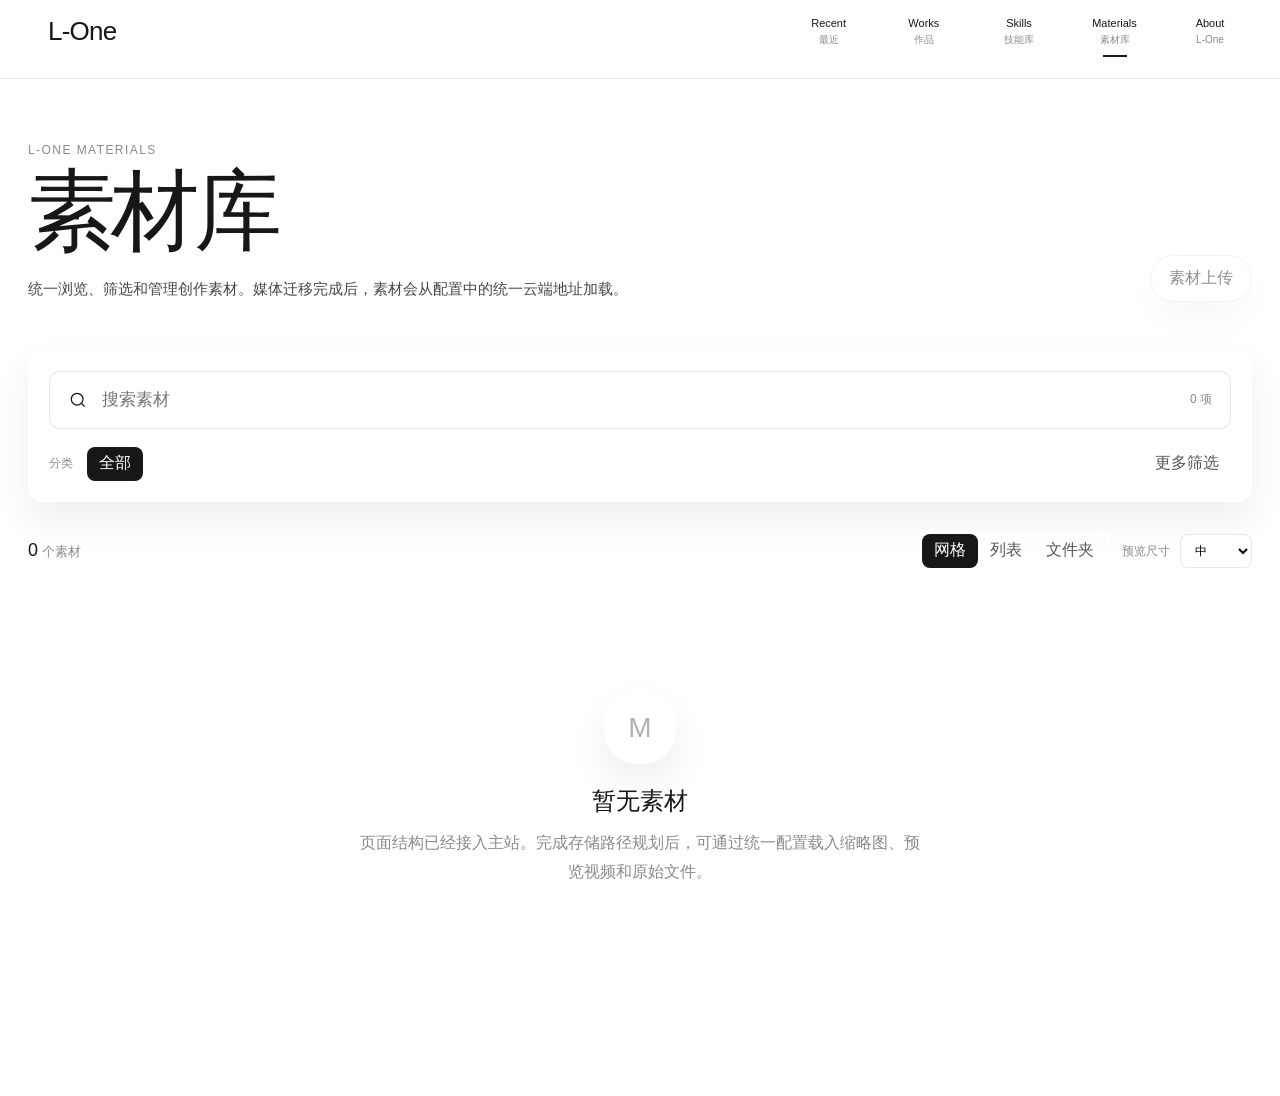
==== materials/index.html @ 096c8a06 "Add materials and motion libraries" ====
<!doctype html>
<html lang="zh-CN">
<head>
  <meta charset="utf-8">
  <meta name="viewport" content="width=device-width, initial-scale=1">
  <meta name="description" content="L-One Materials 素材库，统一浏览、筛选和管理创作素材。">
  <title>L-One Materials｜素材库</title>
  <link rel="stylesheet" href="materials.css?v=20260612-2">
</head>
<body>
  <header class="site-header">
    <div class="header-inner">
      <a class="logo" href="../index.html#home">L-One</a>
      <nav class="site-nav" aria-label="主导航">
        <a href="../index.html#recent"><strong>Recent</strong><span>最近</span></a>
        <a href="../index.html#works"><strong>Works</strong><span>作品</span></a>
        <a href="../index.html#skills"><strong>Skills</strong><span>技能库</span></a>
        <a class="active" href="./"><strong>Materials</strong><span>素材库</span></a>
        <a href="../index.html#about"><strong>About</strong><span>L-One</span></a>
      </nav>
    </div>
  </header>

  <main class="materials-page">
    <section class="materials-hero">
      <div>
        <p class="eyebrow">L-One Materials</p>
        <h1>素材库</h1>
        <p class="intro">统一浏览、筛选和管理创作素材。媒体迁移完成后，素材会从配置中的统一云端地址加载。</p>
      </div>
      <button class="upload-button" type="button" data-upload disabled title="上传后台将在后续阶段接入">素材上传</button>
    </section>

    <section class="materials-controls" aria-label="素材筛选">
      <label class="search-box">
        <svg viewBox="0 0 24 24" aria-hidden="true"><circle cx="11" cy="11" r="7"></circle><path d="m20 20-3.5-3.5"></path></svg>
        <input type="search" placeholder="搜索素材" aria-label="搜索素材" data-search>
        <span class="search-count" data-search-count>0 项</span>
      </label>

      <div class="filter-row">
        <div class="filter-group">
          <span class="filter-label">分类</span>
          <div class="filter-options" data-category-filters>
            <button class="is-active" type="button" data-category="全部">全部</button>
          </div>
        </div>
        <button class="filter-toggle" type="button" data-filter-toggle aria-expanded="false">更多筛选</button>
      </div>

      <div class="filter-drawer" data-filter-drawer hidden>
        <div class="filter-group">
          <span class="filter-label">文件类型</span>
          <div class="filter-options" data-type-filters><span class="filter-empty">等待素材数据</span></div>
        </div>
        <div class="filter-group">
          <span class="filter-label">标签</span>
          <div class="filter-options" data-tag-filters><span class="filter-empty">等待素材数据</span></div>
        </div>
        <button class="clear-filters" type="button" data-clear-filters>清除筛选</button>
      </div>
    </section>

    <section class="materials-toolbar" aria-label="视图设置">
      <p><strong data-visible-count>0</strong> 个素材</p>
      <div class="toolbar-controls">
        <div class="segmented" aria-label="素材视图">
          <button class="is-active" type="button" data-view="grid">网格</button>
          <button type="button" data-view="list">列表</button>
          <button type="button" data-view="folder">文件夹</button>
        </div>
        <label class="size-control">预览尺寸
          <select data-size>
            <option value="small">小</option>
            <option value="medium" selected>中</option>
            <option value="large">大</option>
          </select>
        </label>
      </div>
    </section>

    <section class="asset-stage" aria-live="polite">
      <div class="loading-state" data-loading>正在读取素材清单…</div>
      <div class="asset-collection view-grid size-medium" data-asset-collection hidden></div>
      <div class="empty-state" data-empty hidden>
        <span class="empty-mark" aria-hidden="true">M</span>
        <h2>暂无素材</h2>
        <p>页面结构已经接入主站。完成存储路径规划后，可通过统一配置载入缩略图、预览视频和原始文件。</p>
      </div>
      <div class="error-state" data-error hidden>
        <h2>素材清单读取失败</h2>
        <p data-error-message></p>
        <button type="button" data-retry>重新读取</button>
      </div>
    </section>
  </main>

  <div class="detail-backdrop" data-detail-backdrop hidden>
    <article class="detail-modal" role="dialog" aria-modal="true" aria-labelledby="detail-title">
      <button class="detail-close" type="button" data-detail-close aria-label="关闭">×</button>
      <div class="detail-preview" data-detail-preview></div>
      <div class="detail-info">
        <p class="eyebrow" data-detail-category>Materials</p>
        <h2 id="detail-title" data-detail-title></h2>
        <dl>
          <div><dt>文件类型</dt><dd data-detail-types></dd></div>
          <div><dt>文件路径</dt><dd data-detail-path></dd></div>
        </dl>
        <div class="detail-tags" data-detail-tags></div>
        <a class="download-button" data-detail-download download>下载原始素材</a>
      </div>
    </article>
  </div>

  <script src="materials.js?v=20260612"></script>
</body>
</html>
---- materials/materials.css ----
:root {
  --page: #fff;
  --surface: rgba(255, 255, 255, .78);
  --surface-strong: #fff;
  --ink: #171717;
  --text: #474747;
  --muted: #8a8a87;
  --line: rgba(0, 0, 0, .09);
  --shadow: 0 18px 42px rgba(0, 0, 0, .07), inset 0 1px 0 rgba(255, 255, 255, .9);
  --font: -apple-system, BlinkMacSystemFont, "SF Pro Display", "PingFang SC", "Microsoft YaHei", Arial, sans-serif;
}

* { box-sizing: border-box; }
html { scroll-behavior: smooth; }
body {
  margin: 0;
  background: var(--page);
  color: var(--ink);
  font-family: var(--font);
}
button, input, select { font: inherit; }
button, a { -webkit-tap-highlight-color: transparent; }
a { color: inherit; text-decoration: none; }
[hidden] { display: none !important; }

.site-header {
  position: sticky;
  z-index: 80;
  top: 0;
  border-bottom: 1px solid var(--line);
  background: rgba(255, 255, 255, .88);
  backdrop-filter: blur(18px);
}
.header-inner {
  max-width: 1240px;
  min-height: 78px;
  margin: 0 auto;
  padding: 18px 28px;
  display: grid;
  grid-template-columns: 150px 1fr;
  align-items: start;
  gap: 30px;
}
.logo {
  font-size: 26px;
  font-weight: 500;
  line-height: 1;
  letter-spacing: -.03em;
}
.site-nav {
  display: flex;
  justify-content: flex-end;
  gap: clamp(22px, 4vw, 54px);
}
.site-nav a {
  position: relative;
  display: grid;
  min-width: 44px;
  gap: 6px;
  padding-bottom: 12px;
  text-align: center;
}
.site-nav strong { font-size: 11px; font-weight: 500; line-height: 1; }
.site-nav span { color: var(--muted); font-size: 10px; line-height: 1; }
.site-nav a.active::after {
  content: "";
  position: absolute;
  bottom: 0;
  left: 50%;
  width: 24px;
  height: 2px;
  background: var(--ink);
  transform: translateX(-50%);
}

.materials-page {
  width: min(1240px, calc(100% - 56px));
  margin: 0 auto;
  padding: 64px 0 112px;
}
.materials-hero {
  display: grid;
  grid-template-columns: minmax(0, 1fr) auto;
  gap: 40px;
  align-items: end;
  margin-bottom: 48px;
}
.eyebrow {
  margin: 0 0 12px;
  color: var(--muted);
  font-size: 12px;
  letter-spacing: .12em;
  text-transform: uppercase;
}
.materials-hero h1 {
  margin: 0;
  font-size: clamp(48px, 7vw, 88px);
  font-weight: 500;
  letter-spacing: -.055em;
  line-height: .95;
}
.intro {
  max-width: 680px;
  margin: 22px 0 0;
  color: var(--text);
  font-size: 15px;
  line-height: 1.8;
}
.upload-button,
.download-button,
.error-state button {
  border: 1px solid var(--line);
  border-radius: 999px;
  padding: 12px 18px;
  background: var(--surface-strong);
  box-shadow: var(--shadow);
  color: var(--ink);
  cursor: pointer;
}
.upload-button:disabled { cursor: default; opacity: .48; }

.materials-controls {
  display: grid;
  gap: 18px;
  padding: 20px;
  border: 1px solid rgba(255, 255, 255, .9);
  border-radius: 14px;
  background: var(--surface);
  box-shadow: var(--shadow);
}
.search-box {
  display: grid;
  grid-template-columns: 32px minmax(0, 1fr) auto;
  align-items: center;
  min-height: 58px;
  padding: 0 18px;
  border: 1px solid var(--line);
  border-radius: 11px;
  background: rgba(255, 255, 255, .82);
}
.search-box svg {
  width: 20px;
  height: 20px;
  fill: none;
  stroke: currentColor;
  stroke-width: 1.5;
}
.search-box input {
  width: 100%;
  border: 0;
  outline: 0;
  background: transparent;
  color: var(--ink);
  font-size: 17px;
}
.search-count { color: var(--muted); font-size: 12px; }
.filter-row,
.filter-group,
.filter-options,
.materials-toolbar,
.toolbar-controls,
.segmented {
  display: flex;
  align-items: center;
}
.filter-row { justify-content: space-between; gap: 20px; }
.filter-group { gap: 14px; min-width: 0; }
.filter-label { flex: 0 0 auto; color: var(--muted); font-size: 12px; }
.filter-options { flex-wrap: wrap; gap: 8px; }
.filter-options button,
.filter-toggle,
.clear-filters,
.segmented button {
  min-height: 34px;
  border: 0;
  border-radius: 8px;
  padding: 0 12px;
  background: rgba(255, 255, 255, .72);
  color: #565656;
  cursor: pointer;
}
.filter-options button.is-active,
.segmented button.is-active {
  background: var(--ink);
  color: #fff;
}
.filter-toggle { flex: 0 0 auto; }
.filter-empty { color: var(--muted); font-size: 12px; }
.filter-drawer {
  display: grid;
  gap: 16px;
  padding-top: 18px;
  border-top: 1px solid var(--line);
}
.clear-filters { justify-self: start; }

.materials-toolbar {
  justify-content: space-between;
  gap: 20px;
  margin: 28px 0 22px;
}
.materials-toolbar p { margin: 0; color: var(--muted); font-size: 13px; }
.materials-toolbar strong { color: var(--ink); font-size: 18px; font-weight: 500; }
.toolbar-controls { gap: 12px; }
.segmented {
  overflow: hidden;
  padding: 4px;
  border-radius: 10px;
  background: rgba(255, 255, 255, .7);
}
.size-control { color: var(--muted); font-size: 12px; }
.size-control select {
  margin-left: 7px;
  border: 1px solid var(--line);
  border-radius: 8px;
  padding: 8px 28px 8px 10px;
  background: #fff;
}

.asset-stage { min-height: 390px; }
.loading-state,
.empty-state,
.error-state {
  min-height: 390px;
  display: grid;
  place-items: center;
  align-content: center;
  gap: 12px;
  text-align: center;
  color: var(--muted);
}
.empty-mark {
  width: 74px;
  height: 74px;
  display: grid;
  place-items: center;
  border-radius: 50%;
  background: #fff;
  box-shadow: var(--shadow);
  color: #b1b1ad;
  font-size: 28px;
}
.empty-state h2,
.error-state h2 { margin: 8px 0 0; color: var(--ink); font-size: 24px; font-weight: 500; }
.empty-state p,
.error-state p { max-width: 560px; margin: 0; line-height: 1.8; }

.asset-collection {
  display: grid;
  gap: 22px;
}
.asset-collection.view-grid { grid-template-columns: repeat(auto-fill, minmax(var(--card-width, 210px), 1fr)); }
.asset-collection.size-small { --card-width: 150px; }
.asset-collection.size-medium { --card-width: 210px; }
.asset-collection.size-large { --card-width: 300px; }
.asset-card {
  overflow: hidden;
  border-radius: 11px;
  background: #fff;
  box-shadow: var(--shadow);
  cursor: pointer;
}
.asset-preview { position: relative; aspect-ratio: 1; overflow: hidden; background: #ebece8; }
.asset-preview img,
.asset-preview video { width: 100%; height: 100%; display: block; object-fit: cover; }
.asset-copy { padding: 14px; }
.asset-copy h3 { margin: 0 0 7px; font-size: 15px; font-weight: 500; }
.asset-copy p { margin: 0; color: var(--muted); font-size: 12px; }
.asset-collection.view-list { grid-template-columns: 1fr; }
.view-list .asset-card { display: grid; grid-template-columns: 170px minmax(0, 1fr); }
.view-list .asset-preview { aspect-ratio: 4 / 3; }
.asset-collection.view-folder { grid-template-columns: repeat(auto-fill, minmax(250px, 1fr)); }
.folder-group { display: grid; gap: 14px; }
.folder-group > h2 { margin: 0; font-size: 16px; font-weight: 500; }
.folder-assets { display: grid; gap: 14px; }

.detail-backdrop {
  position: fixed;
  z-index: 120;
  inset: 0;
  padding: 34px;
  display: grid;
  place-items: center;
  background: rgba(247, 247, 244, .82);
  backdrop-filter: blur(18px);
}
.detail-modal {
  position: relative;
  width: min(1100px, 100%);
  max-height: calc(100vh - 68px);
  overflow: auto;
  display: grid;
  grid-template-columns: minmax(0, 1.5fr) minmax(280px, .7fr);
  gap: 28px;
  padding: 20px;
  border-radius: 14px;
  background: rgba(255, 255, 255, .94);
  box-shadow: 0 30px 80px rgba(0, 0, 0, .14);
}
.detail-close {
  position: absolute;
  z-index: 2;
  top: 14px;
  right: 14px;
  width: 36px;
  height: 36px;
  border: 0;
  border-radius: 50%;
  background: #fff;
  cursor: pointer;
  font-size: 23px;
}
.detail-preview { min-height: 480px; display: grid; place-items: center; overflow: hidden; border-radius: 10px; background: #ecece8; }
.detail-preview img,
.detail-preview video { width: 100%; height: 100%; max-height: calc(100vh - 110px); object-fit: contain; }
.detail-info { padding: 24px 12px 12px 0; }
.detail-info h2 { margin: 0 0 30px; font-size: 32px; font-weight: 500; }
.detail-info dl { display: grid; gap: 20px; }
.detail-info dl div { display: grid; gap: 6px; }
.detail-info dt { color: var(--muted); font-size: 12px; }
.detail-info dd { margin: 0; overflow-wrap: anywhere; color: var(--text); font-size: 14px; }
.detail-tags { display: flex; flex-wrap: wrap; gap: 8px; margin: 28px 0; }
.detail-tags span { padding: 7px 10px; border-radius: 8px; background: #f2f2ef; color: var(--text); font-size: 12px; }
.download-button { display: inline-flex; }

@media (max-width: 760px) {
  .header-inner { grid-template-columns: 1fr; gap: 14px; padding: 18px 18px 12px; }
  .site-nav { justify-content: flex-start; gap: 18px 24px; overflow-x: auto; padding-bottom: 4px; }
  .materials-page { width: min(100% - 32px, 1240px); padding: 42px 0 90px; }
  .materials-hero { grid-template-columns: 1fr; gap: 24px; }
  .upload-button { justify-self: start; }
  .filter-row,
  .filter-group,
  .materials-toolbar { align-items: flex-start; }
  .filter-row,
  .materials-toolbar { flex-direction: column; }
  .filter-group { flex-direction: column; }
  .toolbar-controls { width: 100%; flex-wrap: wrap; }
  .asset-collection.view-grid { grid-template-columns: 1fr; }
  .view-list .asset-card { grid-template-columns: 112px minmax(0, 1fr); }
  .detail-backdrop { padding: 16px; }
  .detail-modal { max-height: calc(100vh - 32px); grid-template-columns: 1fr; }
  .detail-preview { min-height: 280px; }
  .detail-info { padding: 4px; }
}
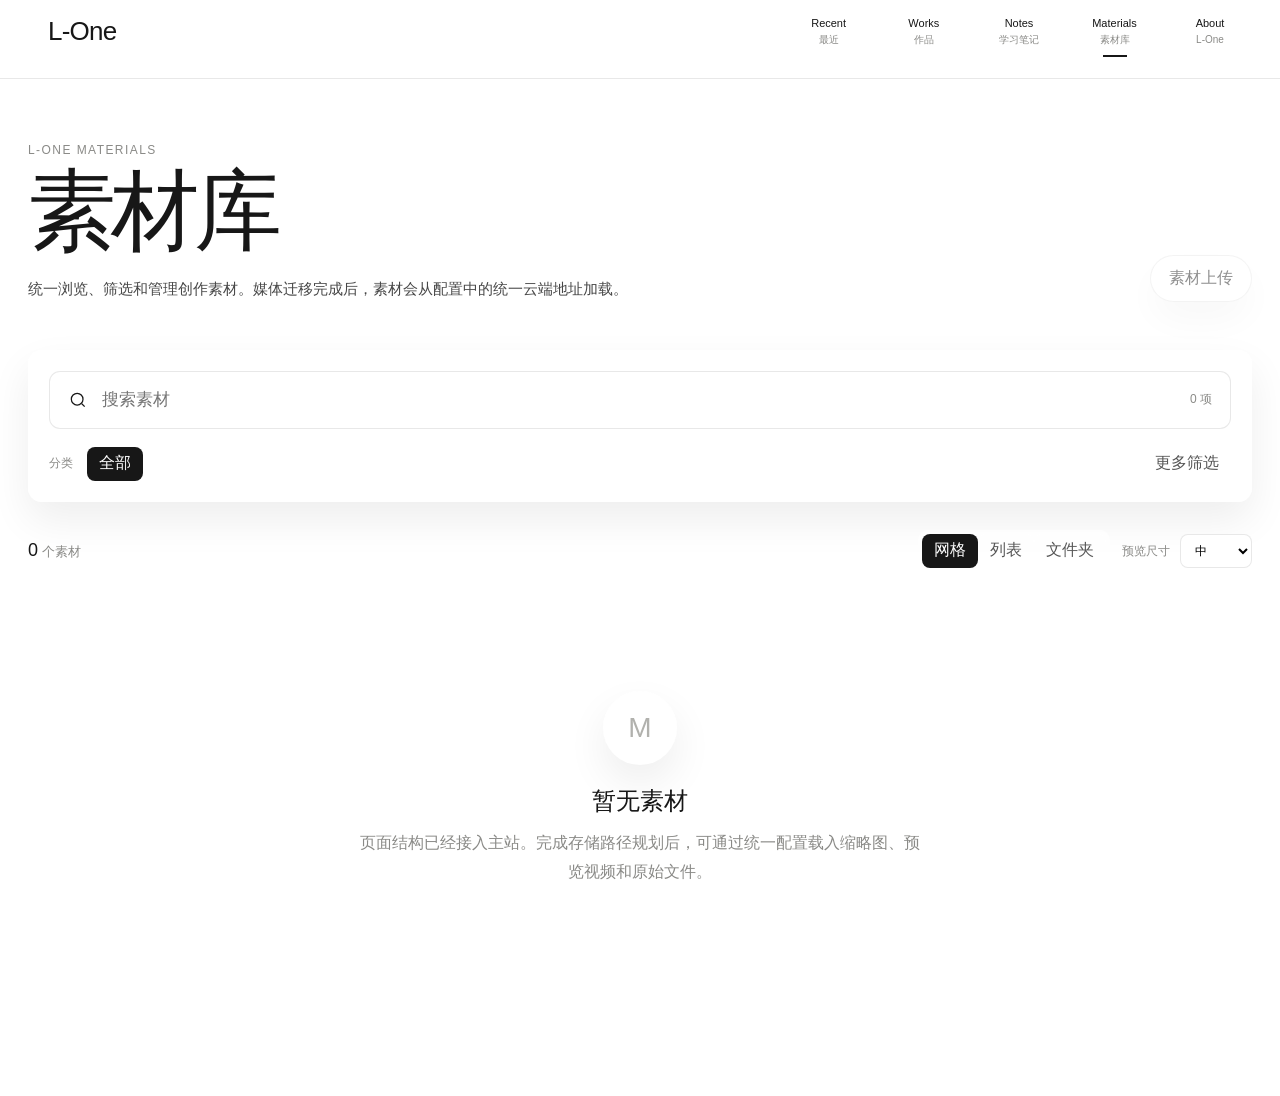
==== commit 5d15edf1: "Rebuild motion library and notes navigation" ====
--- a/materials/index.html
+++ b/materials/index.html
@@ -14,7 +14,7 @@
       <nav class="site-nav" aria-label="主导航">
         <a href="../index.html#recent"><strong>Recent</strong><span>最近</span></a>
         <a href="../index.html#works"><strong>Works</strong><span>作品</span></a>
-        <a href="../index.html#skills"><strong>Skills</strong><span>技能库</span></a>
+        <a href="../index.html#skills"><strong>Notes</strong><span>学习笔记</span></a>
         <a class="active" href="./"><strong>Materials</strong><span>素材库</span></a>
         <a href="../index.html#about"><strong>About</strong><span>L-One</span></a>
       </nav>
